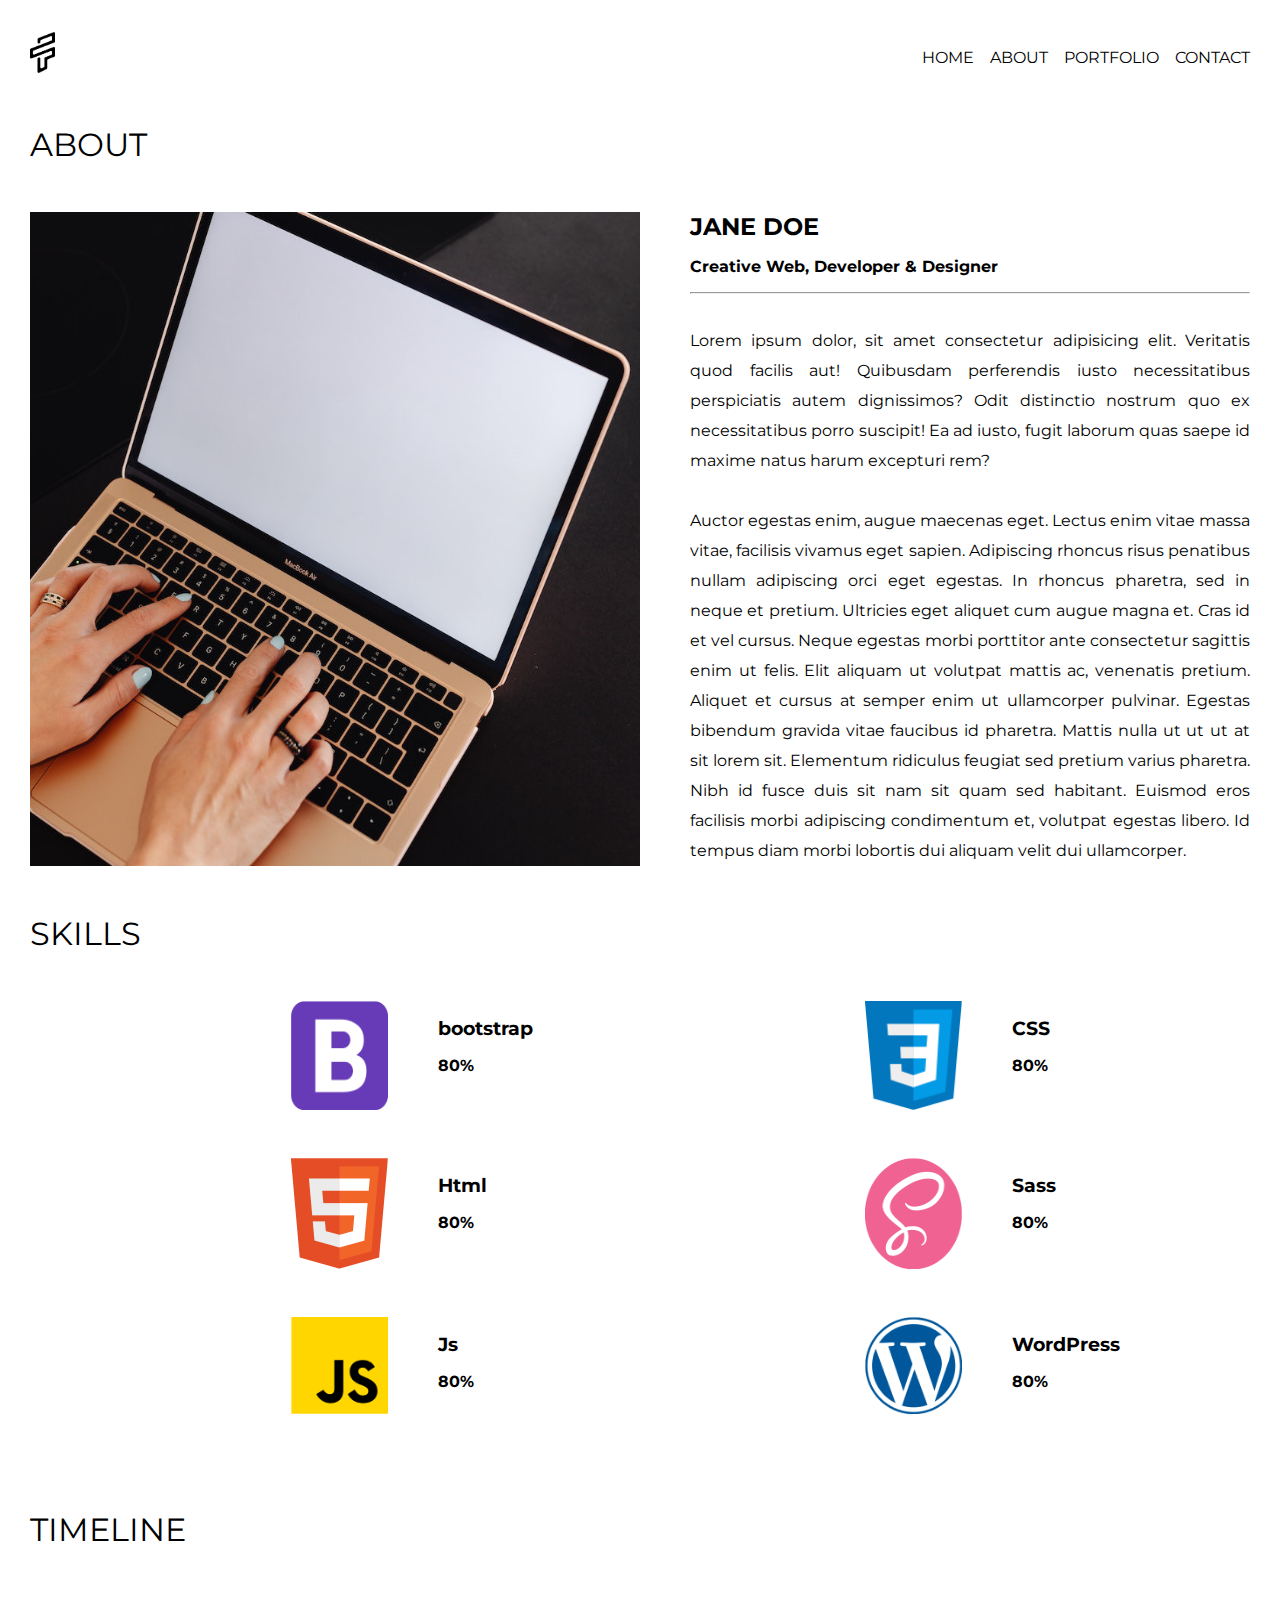
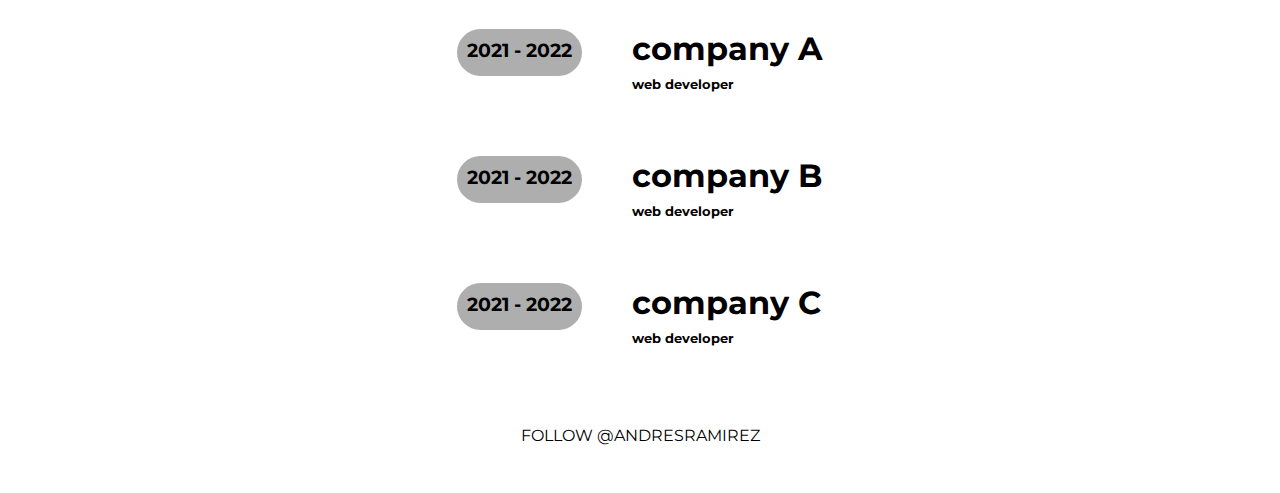
==== about.html @ 986f8d0f "first commit" ====
<!DOCTYPE html>
<html lang="en">
<head>
    <meta charset="UTF-8">
    <meta name="viewport" content="width=device-width, initial-scale=1.0">
    <link rel="stylesheet" href="/scss/styles.css">
    <link rel="stylesheet" media="screen and (max-width:1000px)" href="scss/mobile.css">
    <title>Document</title>
</head>
<body>
    <header id="mainheader">
        <nav class="navbar">
            <div class="container">
                <a href="index.html"><img src="/img/logo.png" alt="" class="logo"></a>
                <ul>
                    <li><a href="index.html">home</a></li>
                    <li><a href="about.html">about</a></li>
                    <li><a href="portfolio.html">portfolio</a></li>
                    <li><a href="contact.html">contact</a></li>
                </ul>
            </div>
        </nav>
    </header>

    <section id="about">
        <div class="container">
            <h2 class="subtitle">about</h2>
            <div class="about-flex">
                <img src="/img/about.jpg" alt="">
                <div class="about-text">
                    <h3>JANE DOE</h3>
                    <h4>Creative Web, Developer & Designer</h4>
                    <hr>
                    <p>Lorem ipsum dolor, sit amet consectetur adipisicing elit. Veritatis quod facilis aut! Quibusdam perferendis iusto necessitatibus perspiciatis autem dignissimos? Odit distinctio nostrum quo ex necessitatibus porro suscipit! Ea ad iusto, fugit laborum quas saepe id maxime natus harum excepturi rem?<br><br>

                        Auctor egestas enim, augue maecenas eget. Lectus enim vitae massa vitae, facilisis vivamus eget sapien. Adipiscing rhoncus risus penatibus nullam adipiscing orci eget egestas. In rhoncus pharetra, sed in neque et pretium. Ultricies eget aliquet cum augue magna et. Cras id et vel cursus. Neque egestas morbi porttitor ante consectetur sagittis enim ut felis. Elit aliquam ut volutpat mattis ac, venenatis pretium. Aliquet et cursus at semper enim ut ullamcorper pulvinar. Egestas bibendum gravida vitae faucibus id pharetra. Mattis nulla ut ut ut at sit lorem sit. Elementum ridiculus feugiat sed pretium varius pharetra. Nibh id fusce duis sit nam sit quam sed habitant. Euismod eros facilisis morbi adipiscing condimentum et, volutpat egestas libero. Id tempus diam morbi lobortis dui aliquam velit dui ullamcorper.</p>
                </div>
            </div>
        </div>
    </section>

    <!-- about skills -->
    <section id="about-skills">
        <div class="container">
            <h2 class="subtitle">skills</h2>
            <div class="about-skills-flex">
                <div class="about-box">
                    <img src="/img/icon-bootstrap.png" alt="">
                    <div class="about-skills-text">
                        <h3>bootstrap</h3>
                        <h4>80%</h4>
                    </div>
                </div>
                <div class="about-box">
                    <img src="/img/icon-css.png" alt="">
                    <div class="about-skills-text">
                        <h3>CSS</h3>
                        <h4>80%</h4>
                    </div>
                </div>
            </div>
            <div class="about-skills-flex">
                <div class="about-box">
                    <img src="/img/icon-html.png" alt="">
                    <div class="about-skills-text">
                        <h3>Html</h3>
                        <h4>80%</h4>
                    </div>
                </div>
                <div class="about-box">
                    <img src="/img/icon-sass.png" alt="">
                    <div class="about-skills-text">
                        <h3>Sass</h3>
                        <h4>80%</h4>
                    </div>
                </div>
            </div>
            <div class="about-skills-flex">
                <div class="about-box">
                    <img src="/img/icon-js.png" alt="">
                    <div class="about-skills-text">
                        <h3>Js</h3>
                        <h4>80%</h4>
                    </div>
                </div>
                <div class="about-box">
                    <img src="/img/icon-wp.png" alt="">
                    <div class="about-skills-text">
                        <h3>WordPress</h3>
                        <h4>80%</h4>
                    </div>
                </div>
            </div>
        </div>
    </section>

    <!-- about-timeline -->
    <section id="about-timeline">
        <div class="container">
            <h2 class="subtitle">timeline</h2>
            <div class="about-timeline-flex">
                <h3>2021 - 2022</h3>
                <div class="circle-text">
                    <h4>company A</h4>
                    <h5>web developer</h5>
                </div>
            </div>
            <div class="about-timeline-flex">
                <h3>2021 - 2022</h3>
                <div class="circle-text">
                    <h4>company B</h4>
                    <h5>web developer</h5>
                </div>
            </div>
            <div class="about-timeline-flex">
                <h3>2021 - 2022</h3>
                <div class="circle-text">
                    <h4>company C</h4>
                    <h5>web developer</h5>
                </div>
            </div>
        </div>
    </section>

  
    

    <!-- footer -->
    <footer id="footer">
        <a href="https://twitter.com/AndresRamirez?ref_src=twsrc%5Etfw" class="twitter-follow-button" data-show-count="false">Follow @AndresRamirez</a><script async src="https://platform.twitter.com/widgets.js" charset="utf-8"></script>
    </footer>
</body>
</html>
---- scss/styles.css ----
@import url("https://fonts.googleapis.com/css2?family=Montserrat:wght@100;200;300;400;500;600;700;800;900&display=swap");
* {
  padding: 0;
  margin: 0;
  box-sizing: border-box;
}

html, body {
  font-family: "Montserrat", sans-serif;
  scroll-behavior: smooth;
}

a {
  text-decoration: none;
  text-transform: uppercase;
  color: #000;
}

a:hover {
  text-decoration: underline;
}

ul {
  list-style: none;
}

.navbar ul li a:hover,
.navbar ul li a.active {
  color: violet;
}

.title {
  font-size: 3rem;
  -webkit-text-decoration: transparent;
          text-decoration: transparent;
}

.subtitle {
  font-size: 2rem;
  text-align: left;
  text-transform: uppercase;
  margin: 3rem 0;
  font-weight: 400;
}

.container {
  max-width: 1300px;
  margin: 0 auto;
  padding: 0 30px;
  overflow: auto;
}

.btn {
  display: block;
  padding: 10px 20px;
  border: none;
  border-radius: 4px;
  text-align: center;
  text-transform: uppercase;
  color: #fff;
  background: #000;
  cursor: pointer;
}

.flex {
  display: flex;
  flex: 1;
  gap: 50px;
}

img {
  max-width: 100%;
}

::-moz-placeholder {
  font-family: "Font Awesome 5 free";
  font-weight: 600;
  content: "\f007";
  text-align: right;
}

::placeholder {
  font-family: "Font Awesome 5 free";
  font-weight: 600;
  content: "\f007";
  text-align: right;
}

form {
  padding: 20px 50px;
  box-shadow: 10px 10px 10px rgba(208, 17, 17, 0.5);
}
form .form-group {
  margin-bottom: 1rem;
}
form .form-control {
  width: 100%;
  display: block;
  padding: 1rem;
  border-radius: 5px;
}
form button {
  width: 100%;
}
form button:hover {
  background: rgb(45, 43, 43);
}

#mainheader .navbar .logo {
  margin-top: 2rem;
  width: 25px;
}
#mainheader .navbar ul {
  margin-top: 3rem;
  display: flex;
}
#mainheader .navbar ul li {
  display: inline-block;
  margin-left: 1rem;
}
#mainheader .navbar .container {
  display: flex;
  justify-content: space-between;
  width: 100%;
}

#showcase {
  width: 90%;
  margin: 0 auto;
}
#showcase .showcase-flex {
  margin-top: 10rem;
  display: flex;
  gap: 100px;
}
#showcase .showcase-flex .showcase-text {
  text-align: center;
}
#showcase .showcase-flex .showcase-text h1 {
  margin-top: 5rem;
  font-size: 6rem;
}
#showcase .showcase-flex .showcase-text h3 {
  font-size: 1.5rem;
  margin-top: 2rem;
}
#showcase .showcase-flex img {
  width: 40%;
}

#about .about-flex {
  display: flex;
  gap: 50px;
}
#about .about-flex img {
  width: 50%;
}
#about .about-flex .about-text h3 {
  font-size: 1.5rem;
}
#about .about-flex .about-text h4 {
  margin: 1rem 0;
}
#about .about-flex .about-text p {
  margin-top: 2rem;
  line-height: 30px;
  text-align: justify;
}

#about-skills .about-skills-flex {
  width: 90%;
  margin: 0 auto;
  display: flex;
  gap: 50px;
}
#about-skills .about-skills-flex .about-box {
  display: flex;
  flex: 1;
  gap: 50px;
  margin-left: 200px;
  margin-bottom: 3rem;
}
#about-skills .about-skills-flex .about-box img {
  width: 30%;
}
#about-skills .about-skills-flex .about-box .about-skills-text h3 {
  margin: 1rem 0;
}

#about-timeline .about-timeline-flex {
  display: flex;
  gap: 50px;
  margin-left: 100px;
  width: 30%;
  margin: 0 auto;
  padding: 2rem 0;
}
#about-timeline .about-timeline-flex h3 {
  background: rgba(128, 128, 128, 0.636);
  margin-bottom: 1rem;
  padding: 10px;
  border-radius: 50px;
}
#about-timeline .about-timeline-flex .circle-text h4 {
  font-size: 2rem;
  margin-bottom: 0.5rem;
}

#portfolio .porfolio-flex .box-1 {
  box-shadow: 10px 10px 10px rgba(0, 0, 0, 0.1);
  margin-bottom: 5rem;
}
#portfolio .porfolio-flex .box-1 h4 {
  text-align: center;
  padding: 3rem;
  text-transform: capitalize;
}

#contact form {
  width: 70%;
  background: #fff;
  margin: 20px auto;
  padding: 70px 50px;
  border-radius: 20px;
  box-shadow: 10px 10px 10px rgba(0, 0, 0, 0.1);
}
#contact form .flex-box-1 {
  flex: 1;
}

#footer {
  text-align: center;
  padding: 3rem 0;
}/*# sourceMappingURL=styles.css.map */
---- scss/mobile.css ----
#mainheader .navbar .logo {
  display: block;
  text-align: center;
  margin: 0 auto;
  padding-top: 2rem;
}
#mainheader .navbar ul {
  display: block;
  text-align: center;
}
#mainheader .navbar li {
  font-size: small;
}
#mainheader .navbar .container {
  display: block;
}

#showcase .showcase-flex {
  margin-top: 0;
  display: block;
}
#showcase .showcase-flex .showcase-text h1 {
  text-align: center;
  font-size: 3rem;
}
#showcase .showcase-flex .showcase-text h3 {
  font-size: medium;
  margin: 2rem 0;
}
#showcase .showcase-flex img {
  width: 100%;
}

#about .about-flex {
  display: block;
}
#about .about-flex img {
  width: 100%;
}

#about-skills .about-skills-flex {
  display: block;
  text-align: center;
}
#about-skills .about-skills-flex .about-box {
  display: block;
  margin: 0 auto;
  padding: 1rem 0;
}

#about-timeline .about-timeline-flex {
  display: block;
}
#about-timeline .about-timeline-flex h3 {
  font-size: 0.8rem;
  text-align: center;
}
#about-timeline .about-timeline-flex .circle-text {
  text-align: center;
}

#portfolio .porfolio-flex {
  display: block;
}
#portfolio .porfolio-flex .box-1 img {
  width: 100%;
}/*# sourceMappingURL=mobile.css.map */
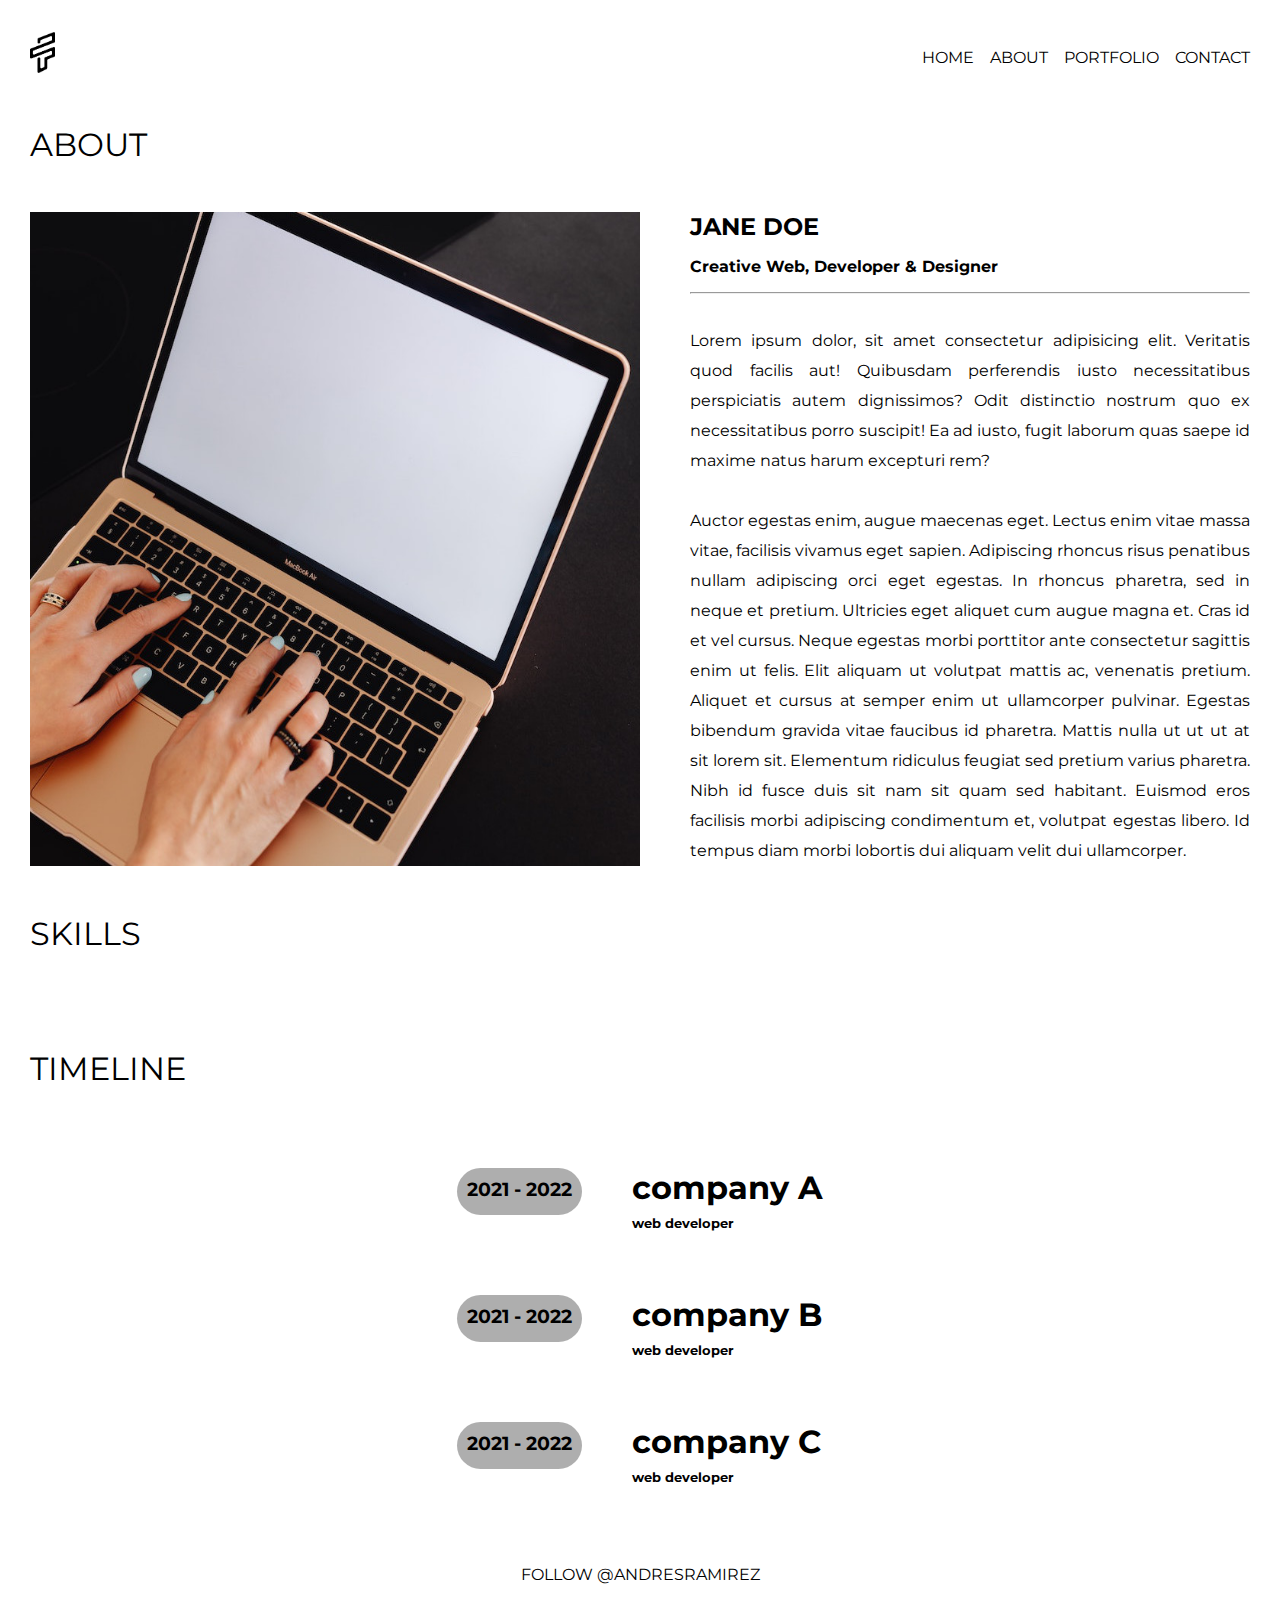
==== commit 212e367e: "first commit" ====
--- a/about.html
+++ b/about.html
@@ -44,7 +44,7 @@
         <div class="container">
             <h2 class="subtitle">skills</h2>
             <div class="about-skills-flex">
-                <div class="about-box">
+                <!-- <div class="about-box">
                     <img src="/img/icon-bootstrap.png" alt="">
                     <div class="about-skills-text">
                         <h3>bootstrap</h3>
@@ -57,9 +57,9 @@
                         <h3>CSS</h3>
                         <h4>80%</h4>
                     </div>
-                </div>
+                </div> -->
             </div>
-            <div class="about-skills-flex">
+            <!-- <div class="about-skills-flex">
                 <div class="about-box">
                     <img src="/img/icon-html.png" alt="">
                     <div class="about-skills-text">
@@ -74,8 +74,8 @@
                         <h4>80%</h4>
                     </div>
                 </div>
-            </div>
-            <div class="about-skills-flex">
+            </div> -->
+            <!-- <div class="about-skills-flex">
                 <div class="about-box">
                     <img src="/img/icon-js.png" alt="">
                     <div class="about-skills-text">
@@ -90,7 +90,7 @@
                         <h4>80%</h4>
                     </div>
                 </div>
-            </div>
+            </div> -->
         </div>
     </section>
 
@@ -129,5 +129,6 @@
     <footer id="footer">
         <a href="https://twitter.com/AndresRamirez?ref_src=twsrc%5Etfw" class="twitter-follow-button" data-show-count="false">Follow @AndresRamirez</a><script async src="https://platform.twitter.com/widgets.js" charset="utf-8"></script>
     </footer>
+    <script src="js/index.js"></script>
 </body>
 </html>--- a/scss/styles.css
+++ b/scss/styles.css
@@ -168,20 +168,19 @@
 }
 
 #about-skills .about-skills-flex {
-  width: 90%;
-  margin: 0 auto;
-  display: flex;
-  gap: 50px;
+  display: flex;
+  flex-wrap: wrap;
+  gap: 10px;
 }
 #about-skills .about-skills-flex .about-box {
-  display: flex;
-  flex: 1;
-  gap: 50px;
-  margin-left: 200px;
+  width: 33%;
+  display: block;
+  margin: 0 auto;
+  text-align: center;
   margin-bottom: 3rem;
 }
 #about-skills .about-skills-flex .about-box img {
-  width: 30%;
+  width: 50%;
 }
 #about-skills .about-skills-flex .about-box .about-skills-text h3 {
   margin: 1rem 0;
@@ -206,9 +205,18 @@
   margin-bottom: 0.5rem;
 }
 
+#portfolio .porfolio-flex {
+  display: flex;
+  flex-wrap: wrap;
+  justify-content: center;
+}
 #portfolio .porfolio-flex .box-1 {
+  width: 33%;
   box-shadow: 10px 10px 10px rgba(0, 0, 0, 0.1);
   margin-bottom: 5rem;
+}
+#portfolio .porfolio-flex .box-1 img {
+  border-radius: 5px;
 }
 #portfolio .porfolio-flex .box-1 h4 {
   text-align: center;
--- a/scss/mobile.css
+++ b/scss/mobile.css
@@ -59,8 +59,8 @@
   text-align: center;
 }
 
-#portfolio .porfolio-flex {
-  display: block;
+#portfolio .porfolio-flex .box-1 {
+  width: 100%;
 }
 #portfolio .porfolio-flex .box-1 img {
   width: 100%;
